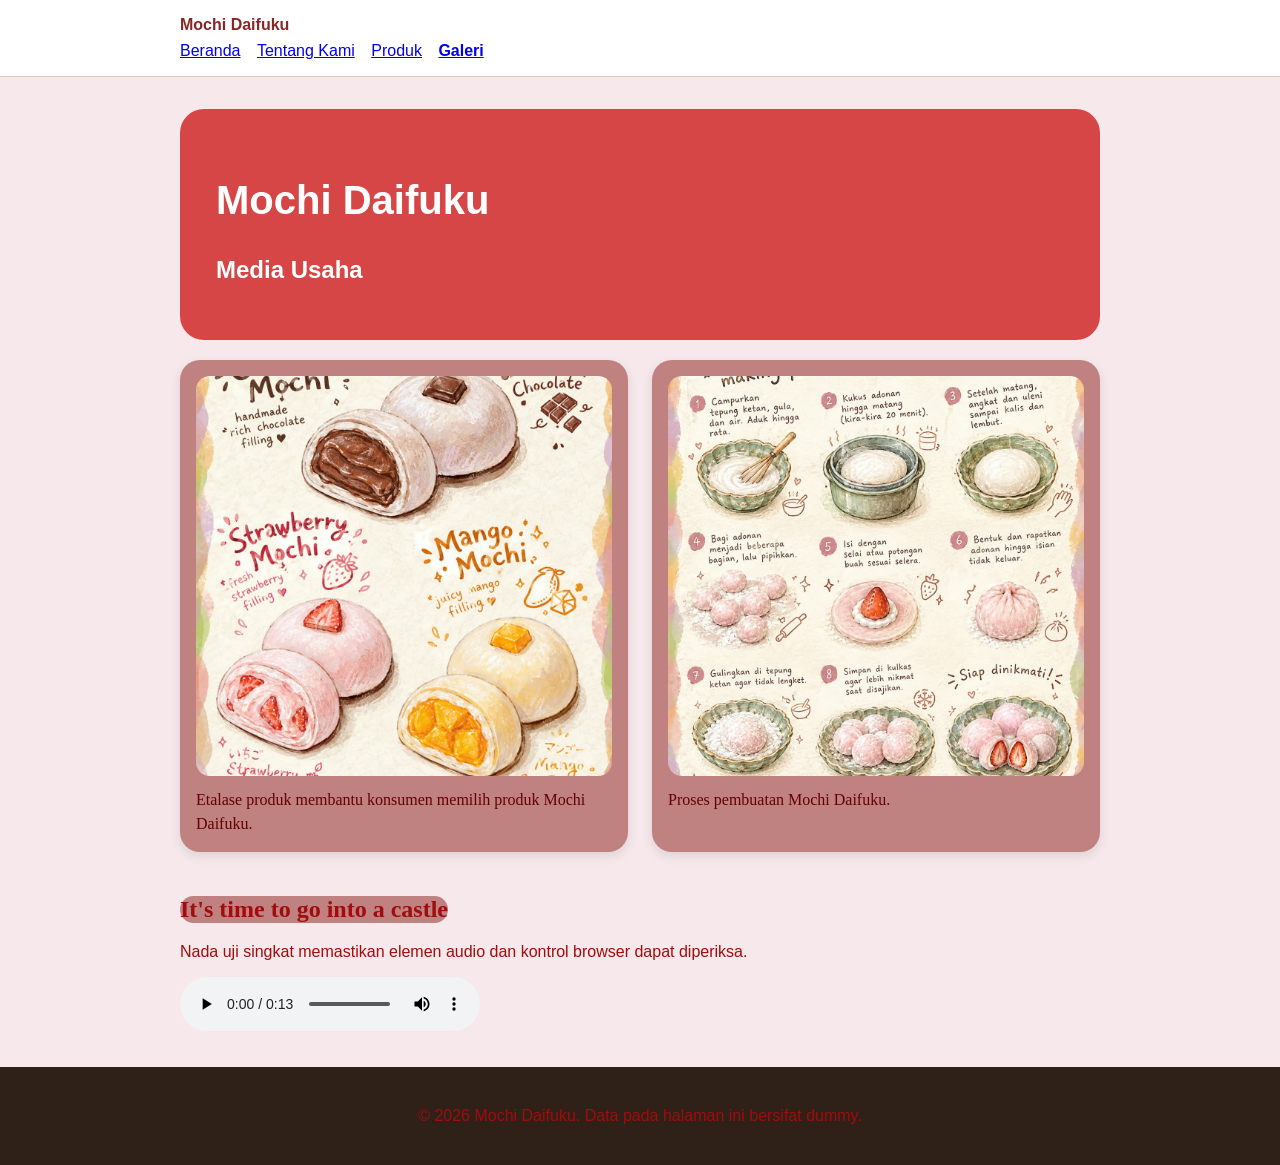
==== galeri.html @ 4595c5af "feat: tambah media dan tabel katalog" ====
<!doctype html>
<html lang="id">

<head>
  <meta charset="utf-8" />
  <meta name="viewport" content="width=device-width, initial-scale=1" />
  <title>Mochi Daifuku - Website UMKM</title>
  <link rel="stylesheet" href="css/style.css" />
</head>

<body>

  <a class="skip-link" href="#konten">Lewati ke konten utama</a>

  <header class="site-header">
    <nav class="nav" aria-label="Navigasi utama">
      <a class="brand" href="index.html">Mochi Daifuku</a>

      <ul>
        <li><a href="index.html">Beranda</a></li>
        <li><a href="tentang.html">Tentang Kami</a></li>
        <li><a href="produk.html">Produk</a></li>
        <li><a aria-current="page" href="galeri.html">Galeri</a></li>
      </ul>
    </nav>
  </header>

  <main id="konten" class="page">

     <section class="hero" aria-labelledby="hero-title">
    <h1 class="hero-title">Mochi Daifuku</h1>
      <h2 id="media-title">Media Usaha</h2>
     </section>
  <section aria-labelledby="media-title"></section>
      <div class="gallery-list">

        <figure class="media-card">
          <img
            src="asset/images/etalase.jpeg"
            alt="Etalase Mochi Daifuku yang berisi macam-macam produk"
          />
          <figcaption>
            Etalase produk membantu konsumen memilih produk Mochi Daifuku.
          </figcaption>
        </figure>

        <figure class="media-card">
          <img
            src="asset/images/mochiproses.jpeg"
            alt="Tahapan pembuatan Mochi Daifuku"
          />
          <figcaption>
            Proses pembuatan Mochi Daifuku.
          </figcaption>
        </figure>

      </div>
    </section>

    <section aria-labelledby="audio-title">
      <h2 id="audio-title">It's time to go into a castle</h2>

      <p id="audio-note">
        Nada uji singkat memastikan elemen audio dan kontrol browser dapat diperiksa.
      </p>

      <audio
        controls
        aria-describedby="audio-note"
        src="asset/audio/bonappetit.mpeg"
      >
        Browser Anda tidak mendukung pemutar audio.
      </audio>
    </section>

  </main>

  <footer class="site-footer">
    <p>&copy; 2026 Mochi Daifuku. Data pada halaman ini bersifat dummy.</p>
  </footer>

</body>
</html>
---- css/style.css ----
body {
  margin: 0;
  color:#a10c0c;
  background: #f6e8eb;
  font-family: Arial, sans-serif;
}
p{
  color: #a10c0c;
}
.page {
  max-width: 920px;
  margin: 0 auto;
  padding: 32px 20px;
}

h2{
  color:#a10c0c;
}

.products{
    color:#a10c0c;
}
.hero {
  padding: 36px;
  color: white;
  background: #d64646;
  border-radius: 24px;
}

.eyebrow {
  margin: 0 0 8px;
  letter-spacing: 0.14em;
  text-transform: uppercase;
  color:#f6e8eb;
}
.mochi{
  color:#f6e8eb;
}
.profil {
  margin-top: 24px;
  padding: 20px;
  background-color: #d15959b2;
  border-radius: 24px;
  color: white;
}
.profil p {
  color: rgb(114, 24, 24);
}

.profil h2 {
  color: white;
}
.images {
  display: block;
  width: 100%;
  max-width: 500px;
  height: auto;
  margin-top: 24px;
  border-radius: 20px;
}
.products {
  padding-left: 1.2rem;
}

button {
  padding: 12px 18px;
  color: #fef9f6;
  font-weight: 700;
  cursor: pointer;
  background: #b01f33;
  border: 0;
  border-radius: 999px;
}

.skip-link { position: absolute; left: -9999px; padding: 8px 12px; color: white; background: #2f2118; }
.skip-link:focus { top: 8px; left: 8px; }
.site-header { padding: 16px 20px; background: white; border-bottom: 1px solid #dccbbc; }
.nav { max-width: 920px; margin: 0 auto; }
.brand { display: inline-block; margin-bottom: 8px; color: #4b2715; font-weight: 800; text-decoration: none; }
.nav ul { padding: 0; margin: 0; list-style: none; }
.nav li { display: inline-block; margin-right: 12px; }
.nav a[aria-current="page"] { font-weight: 800; }
a:focus-visible,
button:focus-visible { outline: 3px solid #2563eb; outline-offset: 3px; }
.site-footer { padding: 24px 20px; color: white; text-align: center; background: #2f2118; }

img { max-width: 100%; height: auto; }
figure { margin: 0 0 24px; }
figcaption { margin-top: 8px; color: #6b5b52; }
table { width: 100%; border-collapse: collapse; }
caption { margin-bottom: 8px; font-weight: 700; text-align: left; }
th,
td { padding: 10px; text-align: left; border: 1px solid #dccbbc; }

.brand{
  color:rgb(137, 38, 38);
  
}

.hero-title{
  font-size: 40px;
}
#media-title{
  color:white;
}
/* Kotak galeri */
.gallery-list {
  display: grid;
  grid-template-columns: repeat(2, 1fr);
  gap: 24px;
  margin-top: 20px;
}

/* Box setiap gambar */
.media-card {
  padding: 16px;
  background: rgb(192, 129, 129);
  border-radius: 20px;
  box-shadow: 0 4px 12px rgba(0, 0, 0, 0.1);
}

/* Ukuran gambar agar sama */
.media-card img {
  display: block;
  width: 100%;
  height: 400px;
  object-fit: cover;
  border-radius: 14px;
}

/* Keterangan gambar */
.media-card figcaption {
  margin-top: 12px;
  color: #630101;
  line-height: 1.5;
  text-decoration: wavy;
  font-family: 'Baloo 2', cursive;
}

#audio-title { /*audio itu id jadi pake# */
  font-family: 'Baloo 2', cursive;
  background: rgb(192, 129, 129);
  border-radius: 14px;
  width:max-content;
}
/* Kalau layar HP, jadi satu kolom */
@media (max-width: 600px) {
  .gallery-list {
    grid-template-columns: 1fr;
  }
}
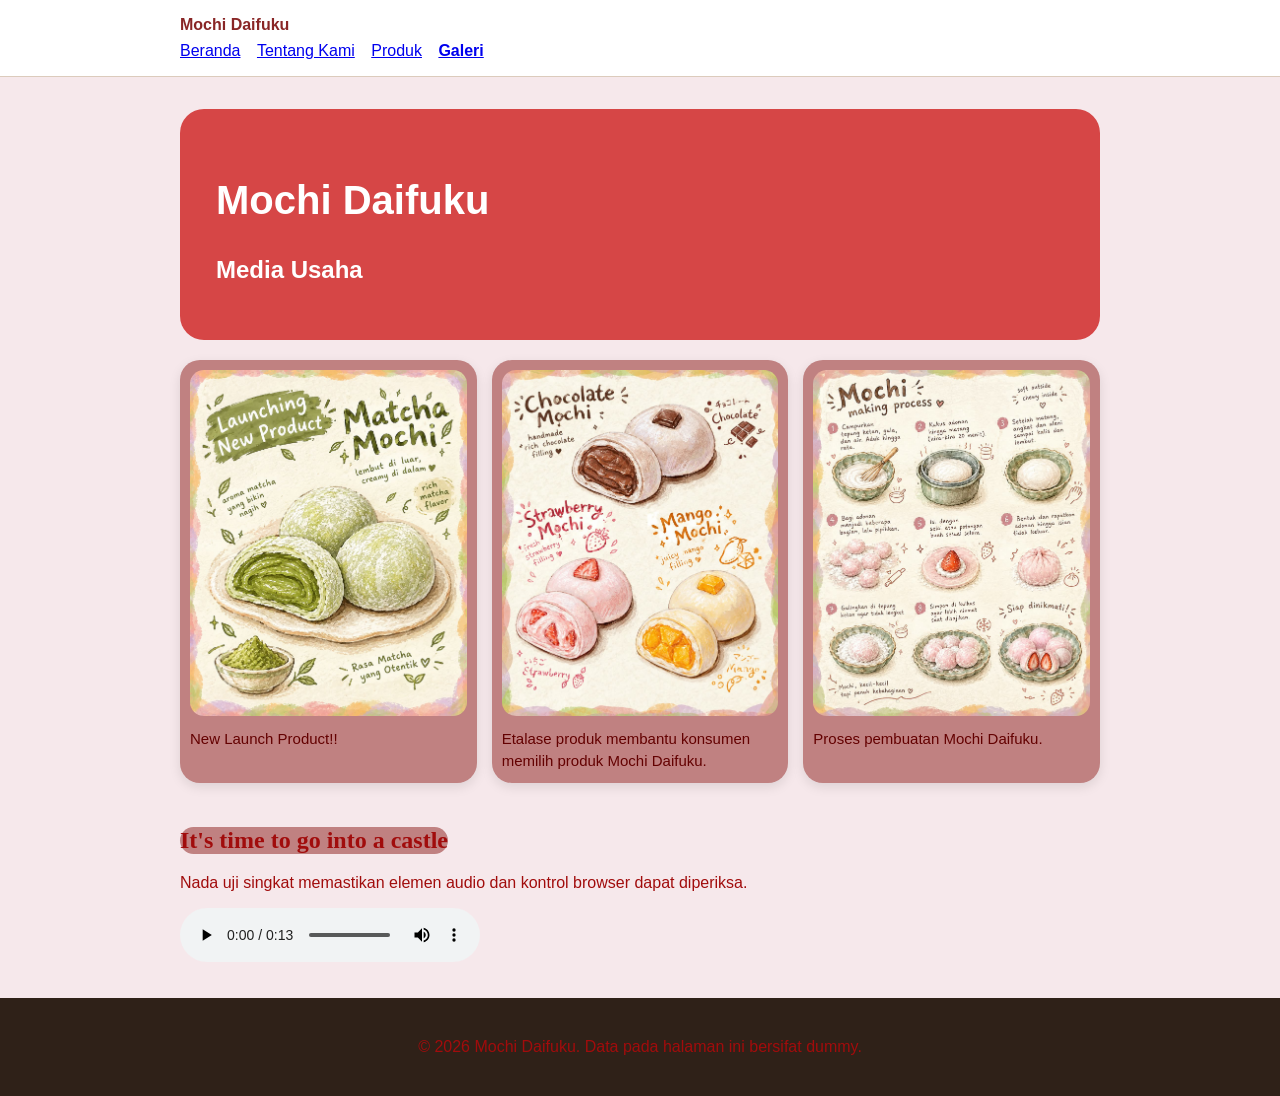
==== commit 3c2b5a13: "feat: tambah tabel katalog dan media audio" ====
--- a/galeri.html
+++ b/galeri.html
@@ -33,7 +33,15 @@
      </section>
   <section aria-labelledby="media-title"></section>
       <div class="gallery-list">
-
+        <figure class="media-card">
+          <img
+            src="asset/images/mochimatcha.jpeg"
+            alt="New launch Product"
+          />
+          <figcaption>
+            New Launch Product!!
+          </figcaption>
+        </figure>
         <figure class="media-card">
           <img
             src="asset/images/etalase.jpeg"
--- a/css/style.css
+++ b/css/style.css
@@ -42,6 +42,9 @@
   background-color: #d15959b2;
   border-radius: 24px;
   color: white;
+  display: flex;
+  align-items: center;
+  gap: 30px;
 }
 .profil p {
   color: rgb(114, 24, 24);
@@ -52,11 +55,14 @@
 }
 .images {
   display: block;
-  width: 100%;
+  width: 45%;
   max-width: 500px;
   height: auto;
-  margin-top: 24px;
+  margin-top: 0;
   border-radius: 20px;
+}
+.profil-text {
+  flex: 1;
 }
 .products {
   padding-left: 1.2rem;
@@ -106,24 +112,28 @@
 /* Kotak galeri */
 .gallery-list {
   display: grid;
-  grid-template-columns: repeat(2, 1fr);
-  gap: 24px;
-  margin-top: 20px;
-}
-
+  grid-template-columns: repeat(3, 1fr);
+  gap: 15px;
+ 
+}
+
+.gallery-list .media-card:hover{
+  transform: translateY(-5px);
+}
 /* Box setiap gambar */
 .media-card {
-  padding: 16px;
+  padding: 10px;
   background: rgb(192, 129, 129);
   border-radius: 20px;
   box-shadow: 0 4px 12px rgba(0, 0, 0, 0.1);
+  margin-top: 20px;
 }
 
 /* Ukuran gambar agar sama */
 .media-card img {
   display: block;
   width: 100%;
-  height: 400px;
+  height: auto;
   object-fit: cover;
   border-radius: 14px;
 }
@@ -148,4 +158,155 @@
   .gallery-list {
     grid-template-columns: 1fr;
   }
+}
+
+
+
+/*ukuran kotak produk*/
+.product-list .media-card{
+
+  width: 75%;
+  height: auto;
+  margin: 0;
+  padding: 10px;
+  box-sizing: border-box;
+}
+
+.product-list .media-card:hover{
+  transform: translateY(-5px);
+  
+}
+
+/*uk gambar produk*/
+.product-list .media-card img{
+  display: block;
+  width: 75;
+  height: auto;
+  object-fit: cover;
+  border-radius: 15px;
+}
+
+.media-card figcaption{
+  font-size: 15px;
+  font-family: 'Segoe UI', Tahoma, Geneva, Verdana, sans-serif;
+}
+.product-list{
+  display: grid;
+  grid-template-columns:repeat(4,1fr);
+  gap: 10px;
+  max-width: 700px;
+  margin:15px auto 20px;
+  margin-left: 0;
+  margin-right: 0;
+}
+
+.Product-card{
+  padding: 22px;
+  background:#fff7f7;
+  border-radius: 15px;
+  border: 2px solid #e5b5b5 ;
+}
+
+.Product-card:hover{
+  transform: translateY(-5px); /*naik 5 pixel*/
+}
+
+.Product-card .price{
+  line-height: 1,5;
+}
+
+#kontak{
+  padding: 22px;
+  background:#fff7f7;
+  border-radius: 15px;
+  border: 2px solid #e5b5b5 ;
+}
+#kontak:hover{
+  transform:translateY(-5px);
+}
+#kontak p{
+  line-height: 1,5;
+
+}
+
+#kontak a{
+    color: #a10c0c;
+  font-weight: 700;
+}
+#cerita-title + p{
+  padding: 22px;
+  background:#fff7f7;
+  border-radius: 15px;
+  border: 2px solid #e5b5b5 ;
+
+}
+
+#tentang-title + p{
+  padding: 22px;
+  background:#fff7f7;
+  border-radius: 15px;
+  border: 2px solid #e5b5b5 ;
+}
+
+
+ .cerita {
+  display: inline-block;
+  padding: 8px 18px;
+  margin: 10px auto 15px;
+  color: white;
+  background: rgb(133, 38, 38);
+  border-radius: 14px;
+  font-family: 'Baloo 2', cursive;
+  font-size: 28px;
+  font-weight: bold;
+  text-align: center;
+}
+
+#nilai-title +ul {
+  padding: 22px;
+  background:#fff7f7;
+  border-radius: 15px;
+  border: 2px solid #e5b5b5 ;
+}
+
+#kategori-title +ul{
+    max-width: 600px;
+  padding: 20px 25px 20px 45px;
+  margin-bottom: 30px;
+  background: #fff7f7;
+  border: 2px solid #e5b5b5;
+  border-radius: 18px;
+}
+#kategori-title {
+  margin-top: 25px;
+  margin-bottom: 15px;
+  
+}
+
+#kategori-title +ul:hover{
+  transform: translateY(-5px);
+}
+.owner {
+  width: 220px;
+  margin: 20px auto;
+  padding: 15px;
+  border: 2px solid #a10c0c;
+  border-radius: 12px;
+  text-align: center;
+  background-color: white;
+  box-sizing: border-box;
+}
+
+.owner img {
+  width: 150px !important;
+  height: 150px !important;
+  object-fit: cover;
+  display: block;
+  margin: 0 auto 10px;
+  border-radius: 10px;
+}
+
+.owner figcaption {
+  font-size: 14px;
+  margin-top: 8px;
 }
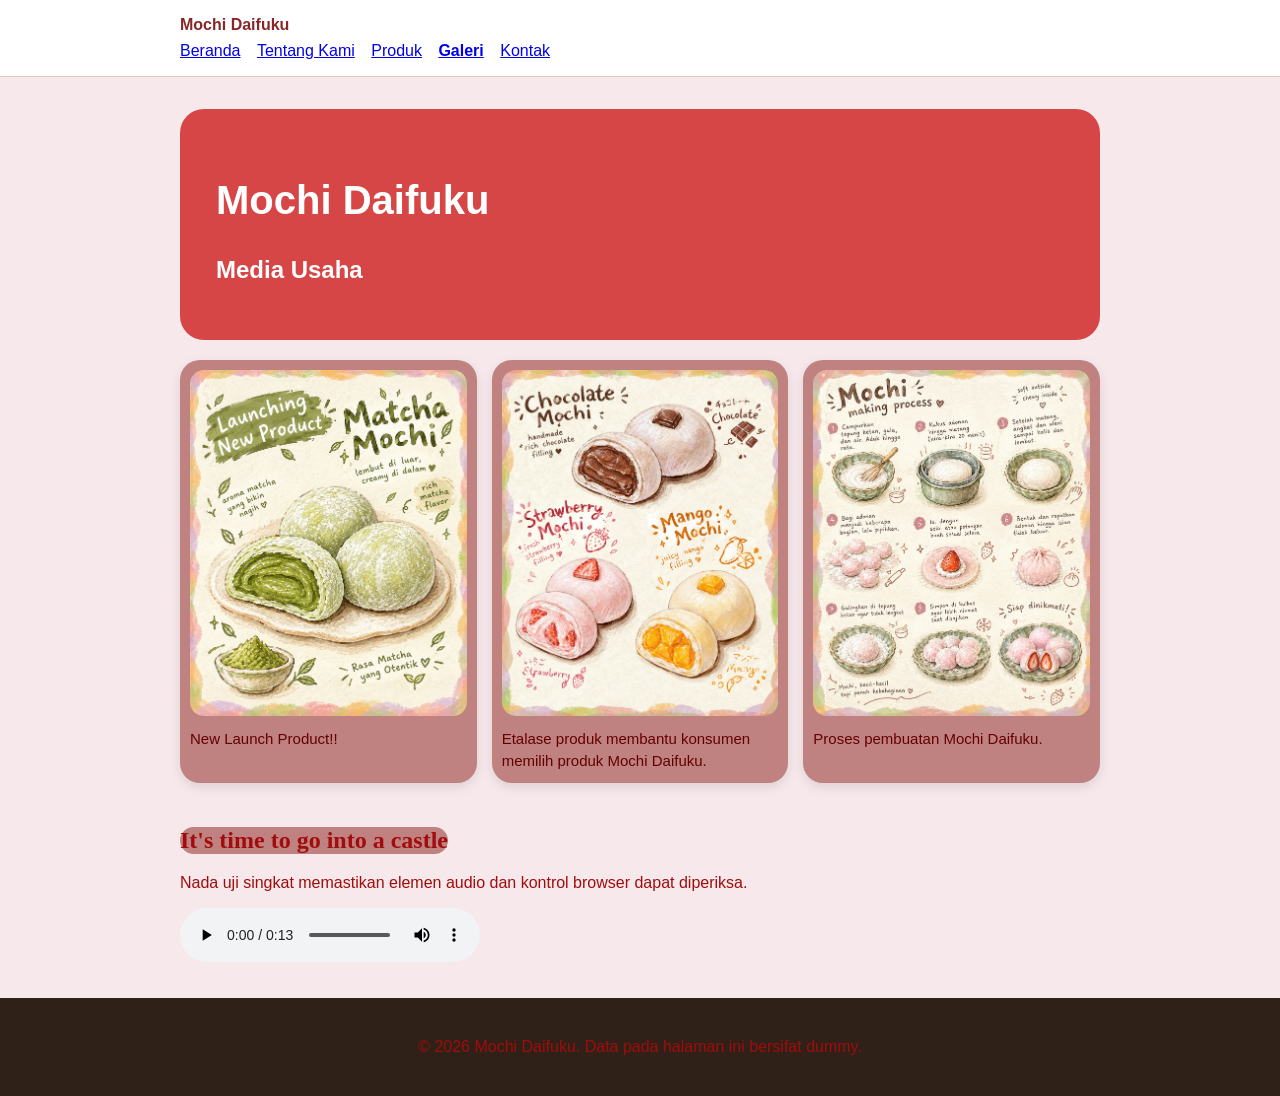
==== commit c22ed6f1: "feat: tambah form kontak aksesibel dan preview" ====
--- a/galeri.html
+++ b/galeri.html
@@ -21,6 +21,7 @@
         <li><a href="tentang.html">Tentang Kami</a></li>
         <li><a href="produk.html">Produk</a></li>
         <li><a aria-current="page" href="galeri.html">Galeri</a></li>
+        <li><a href="kontak.html">Kontak</a></li>
       </ul>
     </nav>
   </header>
--- a/css/style.css
+++ b/css/style.css
@@ -309,4 +309,9 @@
 .owner figcaption {
   font-size: 14px;
   margin-top: 8px;
-}+}
+
+.field { margin-bottom: 16px; }
+.field label { display: block; margin-bottom: 6px; }
+fieldset { margin: 0 0 16px; }
+#preview-form { padding: 16px; white-space: pre-wrap; background: white; border: 1px solid #dccbbc; }
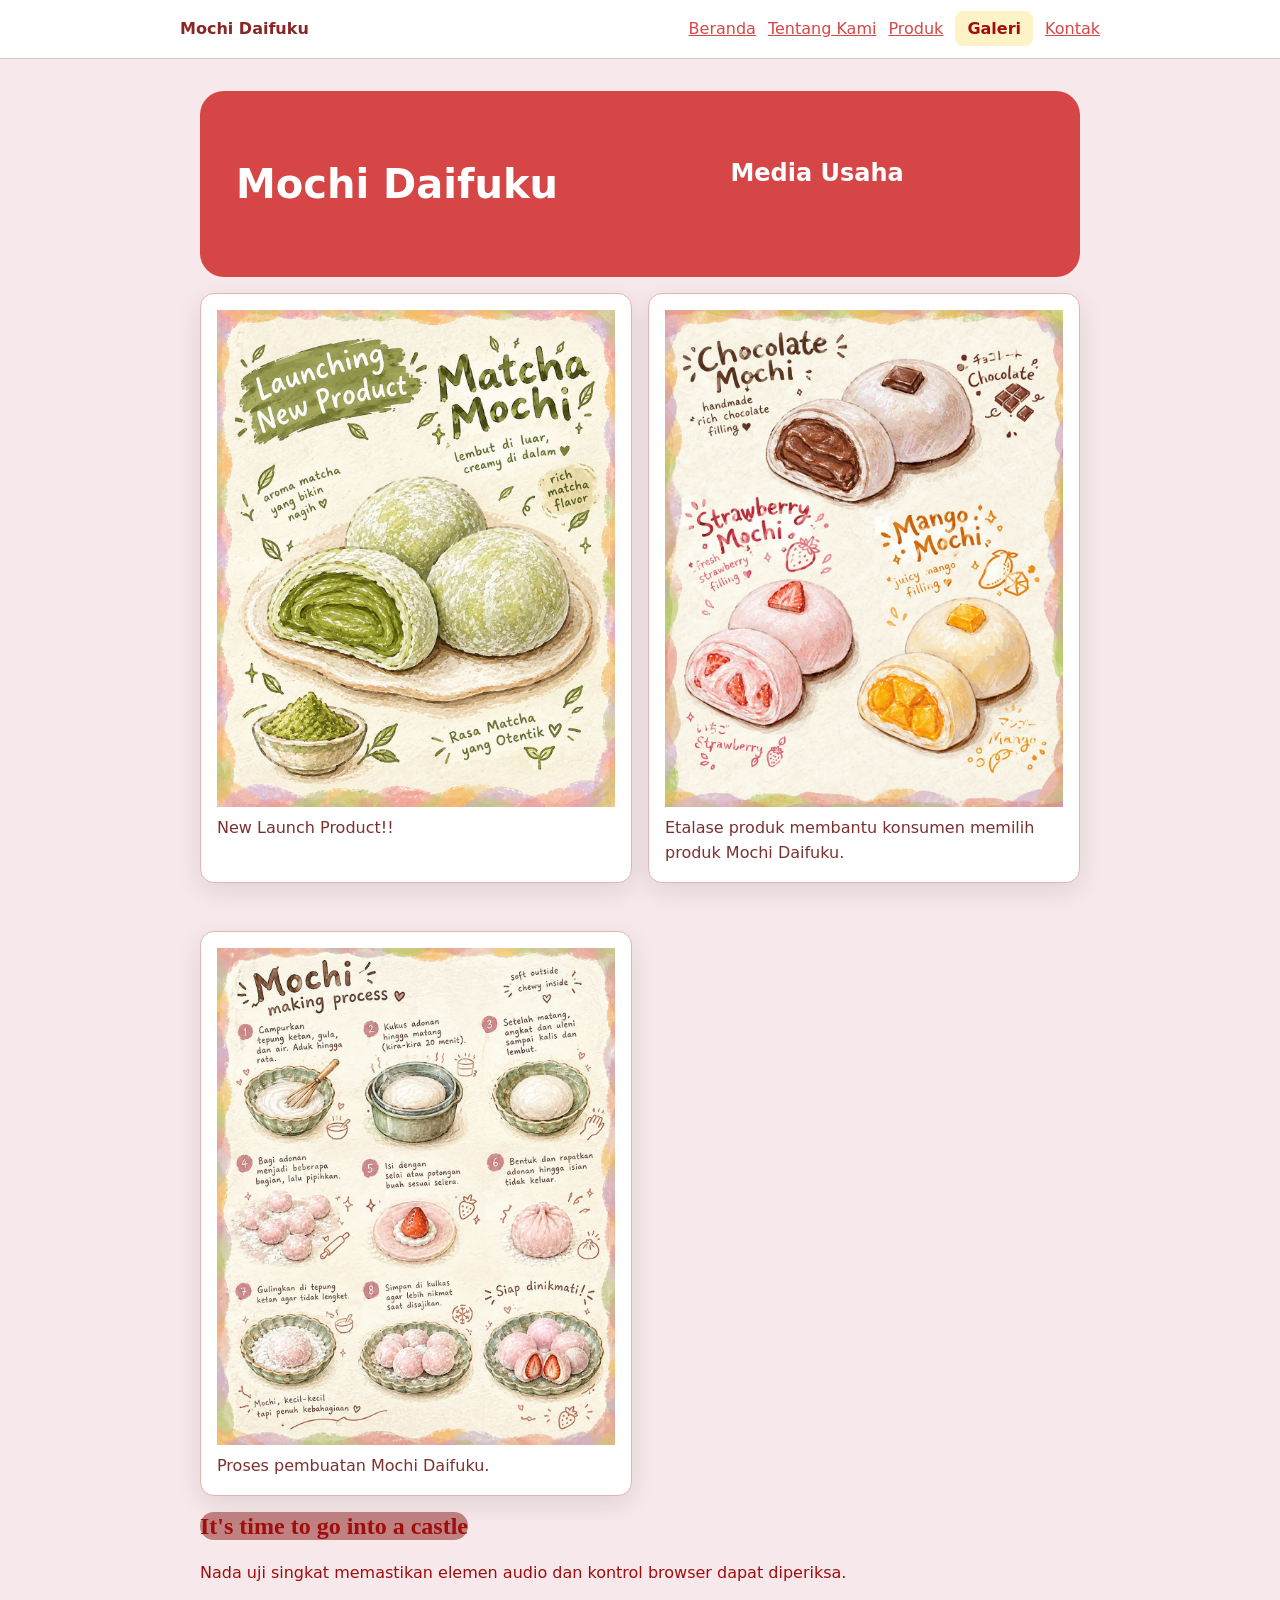
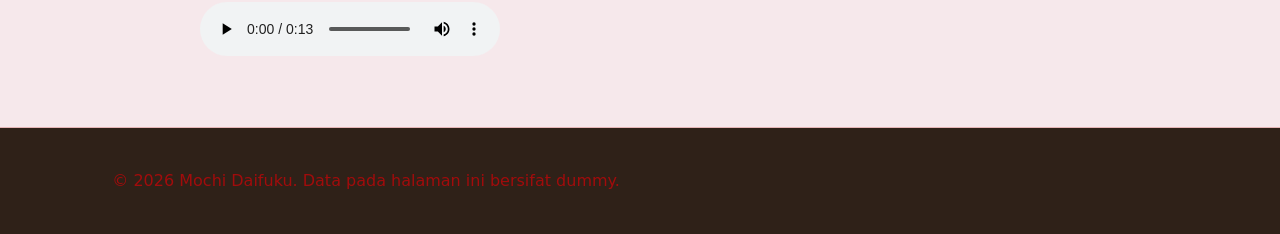
==== commit 2c7ce219: "feat: bangun layout flexbox dan grid" ====
--- a/galeri.html
+++ b/galeri.html
@@ -33,7 +33,7 @@
       <h2 id="media-title">Media Usaha</h2>
      </section>
   <section aria-labelledby="media-title"></section>
-      <div class="gallery-list">
+      <div class="gallery-grid">
         <figure class="media-card">
           <img
             src="asset/images/mochimatcha.jpeg"
--- a/css/style.css
+++ b/css/style.css
@@ -1,51 +1,318 @@
+:root {
+  /* Warna utama website */
+  --color-primary: #d64646;
+  --color-primary-strong: #a10c0c;
+
+  /* Warna teks */
+  --color-text: #3d2020;
+  --color-muted: #7d3030;
+
+  /* Warna background */
+  --color-surface: #ffffff;
+  --color-surface-soft: #f6e8eb;
+
+  /* Border */
+  --color-border: #e5b5b5;
+
+  /* Fokus keyboard */
+  --color-focus: #2563eb;
+
+  /* Spacing */
+  --space-1: 0.5rem;
+  --space-2: 0.75rem;
+  --space-3: 1rem;
+  --space-4: 1.5rem;
+  --space-5: 2rem;
+
+  /* Border radius */
+  --radius-sm: 0.5rem;
+  --radius-md: 0.875rem;
+
+  /* Shadow */
+  --shadow-card: 0 0.5rem 1.5rem rgb(47 33 24 / 0.1);
+}
+
+*,
+*::before,
+*::after {
+  box-sizing: border-box;
+}
+
+html {
+  color-scheme: light;
+}
+
 body {
   margin: 0;
-  color:#a10c0c;
-  background: #f6e8eb;
-  font-family: Arial, sans-serif;
-}
-p{
-  color: #a10c0c;
-}
+  color: var(--color-text);
+  background: var(--color-surface-soft);
+  font-family: system-ui, -apple-system, BlinkMacSystemFont, "Segoe UI", sans-serif;
+  font-size: 1rem;
+  line-height: 1.6;
+}
+
+img {
+  max-width: 100%;
+  height: auto;
+}
+
+a {
+  color: var(--color-primary);
+}
+
+a:hover {
+  color: var(--color-primary-strong);
+}
+
+:focus-visible {
+  outline: 3px solid var(--color-focus);
+  outline-offset: 3px;
+}
+
+/* =========================
+   SKIP LINK
+   ========================= */
+.skip-link {
+  position: absolute;
+  top: -5rem;
+  left: 8px;
+  padding: 8px 12px;
+  color: white;
+  background: #2f2118;
+}
+
+.skip-link:focus {
+  top: 8px;
+}
+
+/* =========================
+   HEADER & NAVIGATION
+   ========================= */
+.site-header {
+  padding: 16px 20px;
+  background: white;
+  border-bottom: 1px solid #dccbbc;
+}
+
+.nav {
+  width: min(100% - 2rem, 920px);
+  max-width: 920px;
+  margin: 0 auto;
+}
+
+.brand {
+  display: inline-block;
+  margin-bottom: 8px;
+  color: rgb(137, 38, 38);
+  font-weight: 800;
+  text-decoration: none;
+}
+
+.nav ul {
+  padding: 0;
+  margin: 0;
+  list-style: none;
+}
+
+.nav li {
+  display: inline-block;
+  margin: 0 12px 8px 0;
+}
+
+.nav a[aria-current="page"] {
+  padding: var(--space-1) var(--space-2);
+  color: var(--color-primary-strong);
+  font-weight: 800;
+  text-decoration: none;
+  background: #fef3c7;
+  border-radius: var(--radius-sm);
+}
+
+a:focus-visible,
+button:focus-visible {
+  outline: 3px solid var(--color-focus);
+  outline-offset: 3px;
+}
+
+/* =========================
+   FOOTER
+   ========================= */
+.site-footer {
+  margin-top: var(--space-5);
+  padding: 24px 20px;
+  color: white;
+  text-align: center;
+  background: #2f2118;
+  border-top: 1px solid var(--color-border);
+}
+
+/* =========================
+   PAGE & TYPOGRAPHY
+   ========================= */
 .page {
+  width: min(100% - 2rem, 920px);
   max-width: 920px;
   margin: 0 auto;
   padding: 32px 20px;
 }
 
-h2{
-  color:#a10c0c;
-}
-
-.products{
-    color:#a10c0c;
-}
+h1,
+h2,
+h3 {
+  line-height: 1.2;
+  text-wrap: balance;
+}
+
+h1 {
+  font-size: clamp(2rem, 6vw, 3rem);
+}
+
+h2 {
+  color: var(--color-primary-strong);
+}
+
+p,
+li {
+  max-width: 68ch;
+}
+
+p {
+  color: var(--color-primary-strong);
+}
+
+.eyebrow {
+  margin: 0 0 8px;
+  color: var(--color-surface-soft);
+  font-weight: 800;
+  letter-spacing: 0.14em;
+  text-transform: uppercase;
+}
+
+.price {
+  color: var(--color-primary-strong);
+  font-weight: 800;
+}
+
+.hero-title {
+  font-size: 40px;
+}
+
+/* =========================
+   HERO
+   ========================= */
 .hero {
   padding: 36px;
+  color: var(--color-surface);
+  background: var(--color-primary);
+  border-radius: 24px;
+}
+
+.hero .eyebrow {
+  color: #fef3c7;
+}
+
+.hero button {
+  color: var(--color-text);
+  background: #fef3c7;
+}
+
+.hero button:hover {
+  color: var(--color-text);
+  background: #fde68a;
+}
+
+#media-title {
   color: white;
-  background: #d64646;
-  border-radius: 24px;
-}
-
-.eyebrow {
-  margin: 0 0 8px;
-  letter-spacing: 0.14em;
-  text-transform: uppercase;
-  color:#f6e8eb;
-}
-.mochi{
-  color:#f6e8eb;
-}
+}
+
+.mochi {
+  color: #f6e8eb;
+}
+
+/* =========================
+   BUTTON
+   ========================= */
+.button,
+button {
+  display: inline-block;
+  padding: 12px 18px;
+  color: #fef9f6;
+  font: inherit;
+  font-weight: 700;
+  text-decoration: none;
+  cursor: pointer;
+  background: #b01f33;
+  border: 0;
+  border-radius: 999px;
+}
+
+.button:hover,
+button:hover {
+  color: var(--color-surface);
+  background: var(--color-primary-strong);
+}
+
+/* =========================
+   GENERAL CARD / TABLE / FORM
+   ========================= */
+.product-card,
+.media-card,
+table,
+form {
+  margin-block: var(--space-3);
+  padding: var(--space-3);
+  background: var(--color-surface);
+  border: 1px solid var(--color-border);
+  border-radius: var(--radius-md);
+  box-shadow: var(--shadow-card);
+}
+
+figure {
+  margin: 0 0 24px;
+}
+
+figcaption,
+caption {
+  color: var(--color-muted);
+}
+
+table {
+  width: 100%;
+  border-collapse: collapse;
+  border-radius: 0;
+}
+
+caption {
+  margin-bottom: 8px;
+  font-weight: 700;
+  text-align: left;
+}
+
+th,
+td {
+  padding: 10px;
+  text-align: left;
+  border: 1px solid #dccbbc;
+}
+
+th {
+  background: var(--color-surface-soft);
+}
+
+/* =========================
+   PROFIL
+   ========================= */
 .profil {
-  margin-top: 24px;
-  padding: 20px;
-  background-color: #d15959b2;
-  border-radius: 24px;
-  color: white;
   display: flex;
   align-items: center;
   gap: 30px;
-}
+  margin-top: 24px;
+  padding: 20px;
+  color: white;
+  background-color: #d15959b2;
+  border-radius: 24px;
+}
+
 .profil p {
   color: rgb(114, 24, 24);
 }
@@ -53,6 +320,7 @@
 .profil h2 {
   color: white;
 }
+
 .images {
   display: block;
   width: 45%;
@@ -61,257 +329,500 @@
   margin-top: 0;
   border-radius: 20px;
 }
+
 .profil-text {
   flex: 1;
 }
+
 .products {
   padding-left: 1.2rem;
-}
-
-button {
-  padding: 12px 18px;
-  color: #fef9f6;
-  font-weight: 700;
-  cursor: pointer;
-  background: #b01f33;
-  border: 0;
-  border-radius: 999px;
-}
-
-.skip-link { position: absolute; left: -9999px; padding: 8px 12px; color: white; background: #2f2118; }
-.skip-link:focus { top: 8px; left: 8px; }
-.site-header { padding: 16px 20px; background: white; border-bottom: 1px solid #dccbbc; }
-.nav { max-width: 920px; margin: 0 auto; }
-.brand { display: inline-block; margin-bottom: 8px; color: #4b2715; font-weight: 800; text-decoration: none; }
-.nav ul { padding: 0; margin: 0; list-style: none; }
-.nav li { display: inline-block; margin-right: 12px; }
-.nav a[aria-current="page"] { font-weight: 800; }
-a:focus-visible,
-button:focus-visible { outline: 3px solid #2563eb; outline-offset: 3px; }
-.site-footer { padding: 24px 20px; color: white; text-align: center; background: #2f2118; }
-
-img { max-width: 100%; height: auto; }
-figure { margin: 0 0 24px; }
-figcaption { margin-top: 8px; color: #6b5b52; }
-table { width: 100%; border-collapse: collapse; }
-caption { margin-bottom: 8px; font-weight: 700; text-align: left; }
-th,
-td { padding: 10px; text-align: left; border: 1px solid #dccbbc; }
-
-.brand{
-  color:rgb(137, 38, 38);
-  
-}
-
-.hero-title{
-  font-size: 40px;
-}
-#media-title{
-  color:white;
-}
-/* Kotak galeri */
+  color: #a10c0c;
+}
+
+/* =========================
+   GALERI
+   ========================= */
 .gallery-list {
   display: grid;
   grid-template-columns: repeat(3, 1fr);
   gap: 15px;
- 
-}
-
-.gallery-list .media-card:hover{
-  transform: translateY(-5px);
-}
-/* Box setiap gambar */
-.media-card {
+}
+
+.gallery-list .media-card {
+  width: 100%;
+  margin-top: 20px;
   padding: 10px;
   background: rgb(192, 129, 129);
   border-radius: 20px;
   box-shadow: 0 4px 12px rgba(0, 0, 0, 0.1);
-  margin-top: 20px;
-}
-
-/* Ukuran gambar agar sama */
-.media-card img {
+  box-sizing: border-box;
+  transition: transform 0.2s ease;
+}
+
+.gallery-list .media-card:hover {
+  transform: translateY(-5px);
+}
+
+.gallery-list .media-card img {
+  display: block;
+  width: 100%;
+  height: auto;
+  object-fit: contain;
+  border-radius: 14px;
+}
+
+.gallery-list .media-card figcaption {
+  margin-top: 12px;
+  color: #630101;
+  line-height: 1.5;
+  font-family: "Baloo 2", cursive;
+}
+
+#audio-title {
+  width: max-content;
+  font-family: "Baloo 2", cursive;
+  background: rgb(192, 129, 129);
+  border-radius: 14px;
+}
+
+/* =========================
+   PRODUK
+   ========================= */
+.product-list {
+  display: grid;
+  grid-template-columns: repeat(4, 1fr);
+  gap: 15px;
+  width: 100%;
+  max-width: 900px;
+  margin: 15px 0 20px;
+}
+
+.product-list .media-card {
+  width: 100%;
+  height: auto;
+  margin: 0;
+  padding: 10px;
+  background: rgb(192, 129, 129);
+  border-radius: 20px;
+  box-shadow: 0 4px 12px rgba(0, 0, 0, 0.1);
+  box-sizing: border-box;
+  transition: transform 0.2s ease;
+}
+
+.product-list .media-card:hover {
+  transform: translateY(-5px);
+}
+
+.product-list .media-card img {
   display: block;
   width: 100%;
   height: auto;
   object-fit: cover;
-  border-radius: 14px;
-}
-
-/* Keterangan gambar */
-.media-card figcaption {
-  margin-top: 12px;
+  border-radius: 15px;
+}
+
+.product-list .media-card figcaption {
+  margin-top: 10px;
+  font-size: 15px;
+  line-height: 1.5;
   color: #630101;
+  font-family: "Segoe UI", Tahoma, Geneva, Verdana, sans-serif;
+}
+
+/* =========================
+   PRODUCT CARD
+   ========================= */
+.product-card {
+  padding: var(--space-4);
+  background: #fff7f7;
+  border: 2px solid #e5b5b5;
+  border-radius: var(--radius-md);
+  transition: transform 0.2s ease;
+}
+
+.product-card:hover {
+  transform: translateY(-5px);
+}
+
+.product-card .price {
   line-height: 1.5;
-  text-decoration: wavy;
-  font-family: 'Baloo 2', cursive;
-}
-
-#audio-title { /*audio itu id jadi pake# */
-  font-family: 'Baloo 2', cursive;
-  background: rgb(192, 129, 129);
-  border-radius: 14px;
-  width:max-content;
-}
-/* Kalau layar HP, jadi satu kolom */
-@media (max-width: 600px) {
-  .gallery-list {
-    grid-template-columns: 1fr;
-  }
-}
-
-
-
-/*ukuran kotak produk*/
-.product-list .media-card{
-
-  width: 75%;
-  height: auto;
-  margin: 0;
-  padding: 10px;
-  box-sizing: border-box;
-}
-
-.product-list .media-card:hover{
+}
+
+/* =========================
+   KONTAK
+   ========================= */
+#kontak {
+  padding: var(--space-4);
+  background: #fff7f7;
+  border: 2px solid #e5b5b5;
+  border-radius: var(--radius-md);
+  transition: transform 0.2s ease;
+}
+
+#kontak:hover {
   transform: translateY(-5px);
-  
-}
-
-/*uk gambar produk*/
-.product-list .media-card img{
-  display: block;
-  width: 75;
-  height: auto;
-  object-fit: cover;
+}
+
+#kontak p {
+  line-height: 1.5;
+}
+
+#kontak a {
+  color: #a10c0c;
+  font-weight: 700;
+}
+
+/* =========================
+   SECTION CONTENT
+   ========================= */
+#cerita-title + p,
+#tentang-title + p,
+#nilai-title + ul {
+  padding: 22px;
+  background: #fff7f7;
+  border: 2px solid #e5b5b5;
   border-radius: 15px;
 }
 
-.media-card figcaption{
-  font-size: 15px;
-  font-family: 'Segoe UI', Tahoma, Geneva, Verdana, sans-serif;
-}
-.product-list{
-  display: grid;
-  grid-template-columns:repeat(4,1fr);
-  gap: 10px;
-  max-width: 700px;
-  margin:15px auto 20px;
-  margin-left: 0;
-  margin-right: 0;
-}
-
-.Product-card{
-  padding: 22px;
-  background:#fff7f7;
-  border-radius: 15px;
-  border: 2px solid #e5b5b5 ;
-}
-
-.Product-card:hover{
-  transform: translateY(-5px); /*naik 5 pixel*/
-}
-
-.Product-card .price{
-  line-height: 1,5;
-}
-
-#kontak{
-  padding: 22px;
-  background:#fff7f7;
-  border-radius: 15px;
-  border: 2px solid #e5b5b5 ;
-}
-#kontak:hover{
-  transform:translateY(-5px);
-}
-#kontak p{
-  line-height: 1,5;
-
-}
-
-#kontak a{
-    color: #a10c0c;
-  font-weight: 700;
-}
-#cerita-title + p{
-  padding: 22px;
-  background:#fff7f7;
-  border-radius: 15px;
-  border: 2px solid #e5b5b5 ;
-
-}
-
-#tentang-title + p{
-  padding: 22px;
-  background:#fff7f7;
-  border-radius: 15px;
-  border: 2px solid #e5b5b5 ;
-}
-
-
- .cerita {
+.cerita {
   display: inline-block;
+  margin: 10px auto 15px;
   padding: 8px 18px;
-  margin: 10px auto 15px;
   color: white;
   background: rgb(133, 38, 38);
   border-radius: 14px;
-  font-family: 'Baloo 2', cursive;
+  font-family: "Baloo 2", cursive;
   font-size: 28px;
   font-weight: bold;
   text-align: center;
 }
 
-#nilai-title +ul {
-  padding: 22px;
-  background:#fff7f7;
-  border-radius: 15px;
-  border: 2px solid #e5b5b5 ;
-}
-
-#kategori-title +ul{
-    max-width: 600px;
+#kategori-title {
+  margin-top: 25px;
+  margin-bottom: 15px;
+}
+
+#kategori-title + ul {
+  max-width: 600px;
+  margin-bottom: 30px;
   padding: 20px 25px 20px 45px;
-  margin-bottom: 30px;
   background: #fff7f7;
   border: 2px solid #e5b5b5;
   border-radius: 18px;
 }
-#kategori-title {
-  margin-top: 25px;
-  margin-bottom: 15px;
-  
-}
-
-#kategori-title +ul:hover{
+
+#kategori-title + ul:hover {
   transform: translateY(-5px);
 }
+
+/* =========================
+   OWNER
+   ========================= */
 .owner {
   width: 220px;
   margin: 20px auto;
   padding: 15px;
+  text-align: center;
+  background-color: white;
   border: 2px solid #a10c0c;
   border-radius: 12px;
-  text-align: center;
-  background-color: white;
   box-sizing: border-box;
 }
 
 .owner img {
+  display: block;
   width: 150px !important;
   height: 150px !important;
+  margin: 0 auto 10px;
   object-fit: cover;
+  border-radius: 10px;
+}
+
+.owner figcaption {
+  margin-top: 8px;
+  font-size: 14px;
+}
+
+/* =========================
+   FORM KONTAK
+   ========================= */
+.page > h1 {
+  margin: 0;
+  padding: 28px 30px 5px;
+  color: #a10c0c;
+  font-size: 2.7rem;
+  font-weight: 800;
+  background: #fff5f5;
+  border-radius: 20px 20px 0 0;
+}
+
+.page > p {
+ max-width: none;
+  margin: 0 0 30px;
+  padding: 5px 30px 28px;
+  color: #7d3030;
+  font-size: 1.1rem;
+  line-height: 1.6;
+  background: #fff5f5;
+  border-radius: 0 0 20px 20px;
+}
+
+#form-kontak {
+  padding: 30px;
+  background: #ffffff;
+  border-radius: 18px;
+  box-shadow: 0 8px 25px rgba(120, 30, 30, 0.12);
+}
+
+.field {
+  margin-bottom: 22px;
+}
+
+.field label {
   display: block;
-  margin: 0 auto 10px;
+  margin-bottom: 8px;
+  font-weight: 600;
+}
+
+.field input,
+.field select,
+.field textarea {
+  width: 100%;
+  box-sizing: border-box;
+  padding: 12px 14px;
+  color: inherit;
+  font: inherit;
+  font-size: 1rem;
+  background: #fffafa;
+  border: 1px solid #d9b8b8;
   border-radius: 10px;
-}
-
-.owner figcaption {
-  font-size: 14px;
-  margin-top: 8px;
-}
-
-.field { margin-bottom: 16px; }
-.field label { display: block; margin-bottom: 6px; }
-fieldset { margin: 0 0 16px; }
-#preview-form { padding: 16px; white-space: pre-wrap; background: white; border: 1px solid #dccbbc; }+  transition: 0.2s ease;
+}
+
+.field input:focus,
+.field select:focus,
+.field textarea:focus {
+  outline: none;
+  border-color: #c21f3a;
+  box-shadow: 0 0 0 3px rgba(194, 31, 58, 0.12);
+  background: #ffffff;
+}
+
+.field textarea {
+  resize: vertical;
+  min-height: 130px;
+}
+
+/* =========================
+   FIELDSET
+   ========================= */
+fieldset {
+  margin: 0 0 22px;
+  padding: 18px 20px;
+  background: #fffafa;
+  border: 1px solid #e0c5c5;
+  border-radius: 14px;
+}
+
+#form-kontak legend {
+  padding: 0 10px;
+  color: #a10c0c;
+  font-weight: 700;
+}
+
+#form-kontak fieldset label {
+  display: inline-flex;
+  align-items: center;
+  gap: 7px;
+  margin: 8px 20px 8px 0;
+  cursor: pointer;
+}
+
+input[type="radio"],
+input[type="checkbox"] {
+  width: auto;
+}
+
+#form-kontak input[type="radio"] {
+  accent-color: #c21f3a;
+}
+
+/* =========================
+   FORM BUTTON
+   ========================= */
+#form-kontak button[type="submit"] {
+  padding: 13px 24px;
+  color: white;
+  font-size: 1rem;
+  font-weight: 700;
+  cursor: pointer;
+  background: #c21f3a;
+  border: none;
+  border-radius: 12px;
+  transition: 0.2s ease;
+}
+
+#form-kontak button[type="submit"]:hover {
+  background: #a10c0c;
+  transform: translateY(-2px);
+  box-shadow: 0 6px 15px rgba(161, 12, 12, 0.2);
+}
+
+#form-kontak button[type="submit"]:focus-visible {
+  outline: 3px solid rgba(194, 31, 58, 0.3);
+  outline-offset: 3px;
+}
+
+/* =========================
+   PREVIEW DATA
+   ========================= */
+#preview-form {
+  padding: 15px;
+  white-space: pre-wrap;
+  background: #fff5f5;
+  border: 1px solid #dccbbc;
+  border-radius: 10px;
+}
+
+.page > section[aria-labelledby="preview-title"] {
+  margin-top: 25px;
+  padding: 25px;
+  background: #ffffff;
+  border-radius: 18px;
+  box-shadow: 0 8px 25px rgba(120, 30, 30, 0.10);
+}
+
+.page > section h2 {
+  margin-top: 0;
+  color: #a10c0c;
+}
+
+/* =========================
+   RESPONSIVE TABLET
+   ========================= */
+@media (max-width: 768px) {
+  .gallery-list {
+    grid-template-columns: repeat(2, 1fr);
+    gap: 15px;
+  }
+
+  .gallery-list .media-card img {
+    width: 100%;
+    height: auto;
+    object-fit: contain;
+  }
+
+  .product-list {
+    grid-template-columns: repeat(2, 1fr);
+    gap: 15px;
+    max-width: 100%;
+  }
+
+  .product-list .media-card {
+    width: 100%;
+  }
+
+  .product-list .media-card img {
+    width: 100%;
+    height: auto;
+    aspect-ratio: 1 / 1;
+    object-fit: cover;
+  }
+
+  .product-list .media-card figcaption {
+    font-size: 14px;
+  }
+}
+
+/* =========================
+   RESPONSIVE HP KECIL
+   ========================= */
+@media (max-width: 480px) {
+  .gallery-list {
+    grid-template-columns: 1fr;
+    gap: 15px;
+  }
+
+  .gallery-list .media-card {
+    margin-top: 10px;
+  }
+
+  .gallery-list .media-card img {
+    width: 100%;
+    height: auto;
+    aspect-ratio: auto;
+    object-fit: contain;
+  }
+
+  .product-list {
+    grid-template-columns: 1fr;
+    gap: 18px;
+    width: 100%;
+  }
+
+  .product-list .media-card {
+    width: 100%;
+  }
+
+  .product-list .media-card img {
+    width: 100%;
+    height: auto;
+    aspect-ratio: 1 / 1;
+    object-fit: cover;
+  }
+
+  .product-list .media-card figcaption {
+    font-size: 15px;
+    line-height: 1.5;
+  }
+}
+
+.nav {
+  display: flex;
+  gap: var(--space-3);
+  align-items: center;
+  justify-content: space-between;
+}
+.brand { margin-bottom: 0; }
+.nav ul { display: flex; gap: var(--space-2); flex-wrap: wrap; }
+.nav li { margin: 0; }
+
+.product-card { display: flex; flex-direction: column; }
+.product-badge {
+  align-self: flex-start;
+  padding: 0.25rem var(--space-2);
+  color: var(--color-primary-strong);
+  font-size: 0.875rem;
+  font-weight: 800;
+  background: #fef3c7;
+  border-radius: 999px;
+}
+.card-actions {
+  display: flex;
+  gap: var(--space-2);
+  align-items: center;
+  flex-wrap: wrap;
+  margin-top: auto;
+}
+.product-card img{
+  border-radius: 10px;
+  margin-top: 15px;
+ 
+}
+
+
+.hero {
+  display: grid;
+  grid-template-columns: 1.2fr 0.8fr;
+  gap: var(--space-4);
+  align-items: center;
+}
+.hero-image { width: 100%; border-radius: var(--radius-md); }
+
+.product-grid,
+.gallery-grid {
+  display: grid;
+  grid-template-columns: repeat(4, minmax(0, 1fr));
+  gap: var(--space-3);
+}
+.gallery-grid { grid-template-columns: repeat(2, minmax(0, 1fr)); }
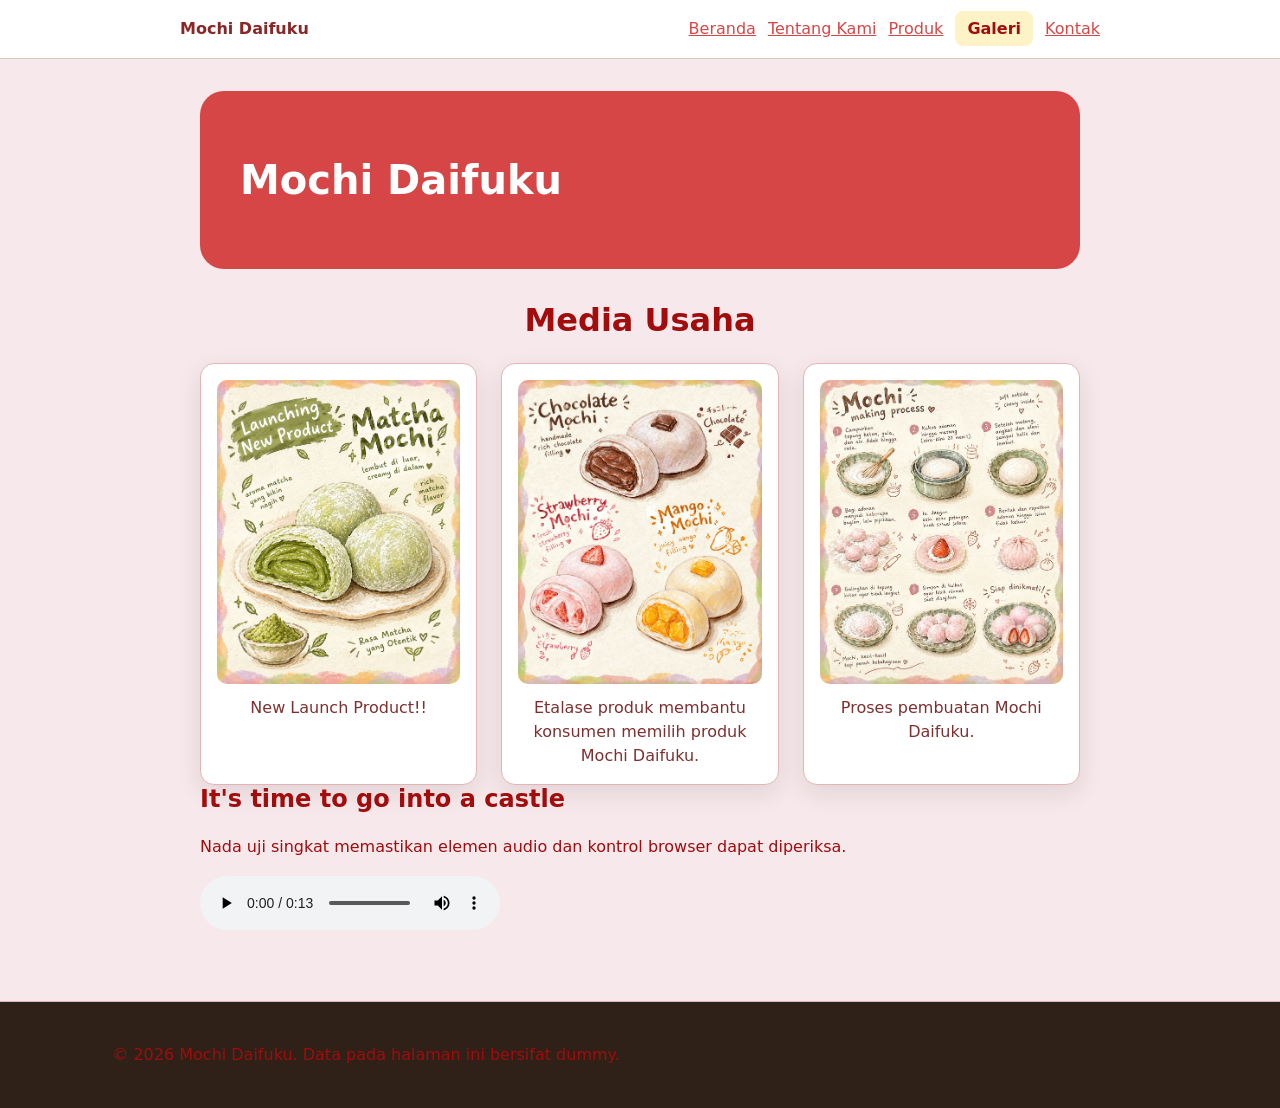
==== commit a8f65e61: "feat= menambahkan grid dan flexbox, memperbaiki layout pada produk.html" ====
--- a/galeri.html
+++ b/galeri.html
@@ -28,41 +28,34 @@
 
   <main id="konten" class="page">
 
-     <section class="hero" aria-labelledby="hero-title">
-    <h1 class="hero-title">Mochi Daifuku</h1>
+    <section class="hero" aria-labelledby="hero-title">
+      <h1 id="hero-title" class="hero-title">Mochi Daifuku</h1>
+    </section>
+
+    <section class="gallery-section" aria-labelledby="media-title">
       <h2 id="media-title">Media Usaha</h2>
-     </section>
-  <section aria-labelledby="media-title"></section>
+
       <div class="gallery-grid">
         <figure class="media-card">
-          <img
-            src="asset/images/mochimatcha.jpeg"
-            alt="New launch Product"
-          />
+          <img src="asset/images/mochimatcha.jpeg" alt="New launch Product" />
           <figcaption>
             New Launch Product!!
           </figcaption>
         </figure>
+
         <figure class="media-card">
-          <img
-            src="asset/images/etalase.jpeg"
-            alt="Etalase Mochi Daifuku yang berisi macam-macam produk"
-          />
+          <img src="asset/images/etalase.jpeg" alt="Etalase Mochi Daifuku yang berisi macam-macam produk" />
           <figcaption>
             Etalase produk membantu konsumen memilih produk Mochi Daifuku.
           </figcaption>
         </figure>
 
         <figure class="media-card">
-          <img
-            src="asset/images/mochiproses.jpeg"
-            alt="Tahapan pembuatan Mochi Daifuku"
-          />
+          <img src="asset/images/mochiproses.jpeg" alt="Tahapan pembuatan Mochi Daifuku" />
           <figcaption>
             Proses pembuatan Mochi Daifuku.
           </figcaption>
         </figure>
-
       </div>
     </section>
 
@@ -73,11 +66,7 @@
         Nada uji singkat memastikan elemen audio dan kontrol browser dapat diperiksa.
       </p>
 
-      <audio
-        controls
-        aria-describedby="audio-note"
-        src="asset/audio/bonappetit.mpeg"
-      >
+      <audio controls aria-describedby="audio-note" src="asset/audio/bonappetit.mpeg">
         Browser Anda tidak mendukung pemutar audio.
       </audio>
     </section>
@@ -89,4 +78,5 @@
   </footer>
 
 </body>
+
 </html>
--- a/css/style.css
+++ b/css/style.css
@@ -219,10 +219,6 @@
 .hero button:hover {
   color: var(--color-text);
   background: #fde68a;
-}
-
-#media-title {
-  color: white;
 }
 
 .mochi {
@@ -339,51 +335,7 @@
   color: #a10c0c;
 }
 
-/* =========================
-   GALERI
-   ========================= */
-.gallery-list {
-  display: grid;
-  grid-template-columns: repeat(3, 1fr);
-  gap: 15px;
-}
-
-.gallery-list .media-card {
-  width: 100%;
-  margin-top: 20px;
-  padding: 10px;
-  background: rgb(192, 129, 129);
-  border-radius: 20px;
-  box-shadow: 0 4px 12px rgba(0, 0, 0, 0.1);
-  box-sizing: border-box;
-  transition: transform 0.2s ease;
-}
-
-.gallery-list .media-card:hover {
-  transform: translateY(-5px);
-}
-
-.gallery-list .media-card img {
-  display: block;
-  width: 100%;
-  height: auto;
-  object-fit: contain;
-  border-radius: 14px;
-}
-
-.gallery-list .media-card figcaption {
-  margin-top: 12px;
-  color: #630101;
-  line-height: 1.5;
-  font-family: "Baloo 2", cursive;
-}
-
-#audio-title {
-  width: max-content;
-  font-family: "Baloo 2", cursive;
-  background: rgb(192, 129, 129);
-  border-radius: 14px;
-}
+
 
 /* =========================
    PRODUK
@@ -697,86 +649,6 @@
   color: #a10c0c;
 }
 
-/* =========================
-   RESPONSIVE TABLET
-   ========================= */
-@media (max-width: 768px) {
-  .gallery-list {
-    grid-template-columns: repeat(2, 1fr);
-    gap: 15px;
-  }
-
-  .gallery-list .media-card img {
-    width: 100%;
-    height: auto;
-    object-fit: contain;
-  }
-
-  .product-list {
-    grid-template-columns: repeat(2, 1fr);
-    gap: 15px;
-    max-width: 100%;
-  }
-
-  .product-list .media-card {
-    width: 100%;
-  }
-
-  .product-list .media-card img {
-    width: 100%;
-    height: auto;
-    aspect-ratio: 1 / 1;
-    object-fit: cover;
-  }
-
-  .product-list .media-card figcaption {
-    font-size: 14px;
-  }
-}
-
-/* =========================
-   RESPONSIVE HP KECIL
-   ========================= */
-@media (max-width: 480px) {
-  .gallery-list {
-    grid-template-columns: 1fr;
-    gap: 15px;
-  }
-
-  .gallery-list .media-card {
-    margin-top: 10px;
-  }
-
-  .gallery-list .media-card img {
-    width: 100%;
-    height: auto;
-    aspect-ratio: auto;
-    object-fit: contain;
-  }
-
-  .product-list {
-    grid-template-columns: 1fr;
-    gap: 18px;
-    width: 100%;
-  }
-
-  .product-list .media-card {
-    width: 100%;
-  }
-
-  .product-list .media-card img {
-    width: 100%;
-    height: auto;
-    aspect-ratio: 1 / 1;
-    object-fit: cover;
-  }
-
-  .product-list .media-card figcaption {
-    font-size: 15px;
-    line-height: 1.5;
-  }
-}
-
 .nav {
   display: flex;
   gap: var(--space-3);
@@ -787,9 +659,17 @@
 .nav ul { display: flex; gap: var(--space-2); flex-wrap: wrap; }
 .nav li { margin: 0; }
 
-.product-card { display: flex; flex-direction: column; }
+.product-card {
+  display: flex;
+  flex-direction: column;
+  position: relative;
+  height: 100%;
+}
+ 
 .product-badge {
-  align-self: flex-start;
+  position: absolute;
+  top: var(--space-2);
+  right: var(--space-2);
   padding: 0.25rem var(--space-2);
   color: var(--color-primary-strong);
   font-size: 0.875rem;
@@ -819,10 +699,121 @@
 }
 .hero-image { width: 100%; border-radius: var(--radius-md); }
 
-.product-grid,
+.about-grid {
+    display: grid;
+    grid-template-columns: repeat(3, minmax(0, 1fr));
+    gap: var(--space-4);
+    align-items: start;
+}
+
+.audio-section h2 {
+    width: auto;
+    margin: 0 0 var(--space-2);
+
+    color: var(--color-primary-strong);
+    font-family: "Baloo 2", cursive;
+}
+
+
+/* DESKRIPSI AUDIO */
+
+.audio-section p {
+    margin: 0 0 var(--space-3);
+    color: var(--color-muted);
+}
+
+
+/* PEMUTAR AUDIO */
+
+.audio-player {
+    display: block;
+    width: 100%;
+}
+
+.hero {
+    display: flex;
+    align-items: center;
+
+    min-height: 150px;
+    margin-bottom: var(--space-5);
+    padding: var(--space-5) 2.5rem;
+
+    color: var(--color-surface);
+    background: var(--color-primary);
+    border-radius: 24px;
+}
+/* =========================
+   GALLERY
+   ========================= */
+
+.gallery-section {
+  width: 100%;
+  margin: 0;
+}
+
+.gallery-section h2 {
+  width: 100%;
+  margin: 0 0 var(--space-4);
+  padding: 0;
+  color: var(--color-primary-strong);
+  font-size: 2rem;
+  text-align: center;
+}
+
 .gallery-grid {
   display: grid;
+  grid-template-columns: repeat(3, minmax(0, 1fr));
+  gap: var(--space-4);
+}
+
+.gallery-grid .media-card {
+  display: flex;
+  flex-direction: column;
+  align-items: center;
+  gap: var(--space-2);
+  height: 100%;
+  margin: 0;
+  padding: var(--space-3);
+}
+
+.gallery-grid .media-card img {
+  display: block;
+  width: 100%;
+  height: auto;
+  margin: 0;
+  border-radius: 10px;
+}
+
+.gallery-grid .media-card figcaption {
+  width: 100%;
+  margin: 0;
+  text-align: center;
+  line-height: 1.5;
+}
+.product-grid {
+  display: grid;
   grid-template-columns: repeat(4, minmax(0, 1fr));
-  gap: var(--space-3);
-}
-.gallery-grid { grid-template-columns: repeat(2, minmax(0, 1fr)); }+  gap: var(--space-4);
+  align-items: start;
+  margin-bottom: 25px;
+}
+
+.product-card {
+  display: flex;
+  flex-direction: column;
+  height: 100%;
+}
+
+/* Harga dan informasi produk tetap di atas */
+
+/* Kelompok aksi berada di bagian bawah kartu */
+.card-actions {
+  margin-top: auto;
+}
+.form-actions {
+  display: flex;
+  justify-content: flex-start;
+  align-items: center;
+  gap: var(--space-2);
+  flex-wrap: wrap;
+}
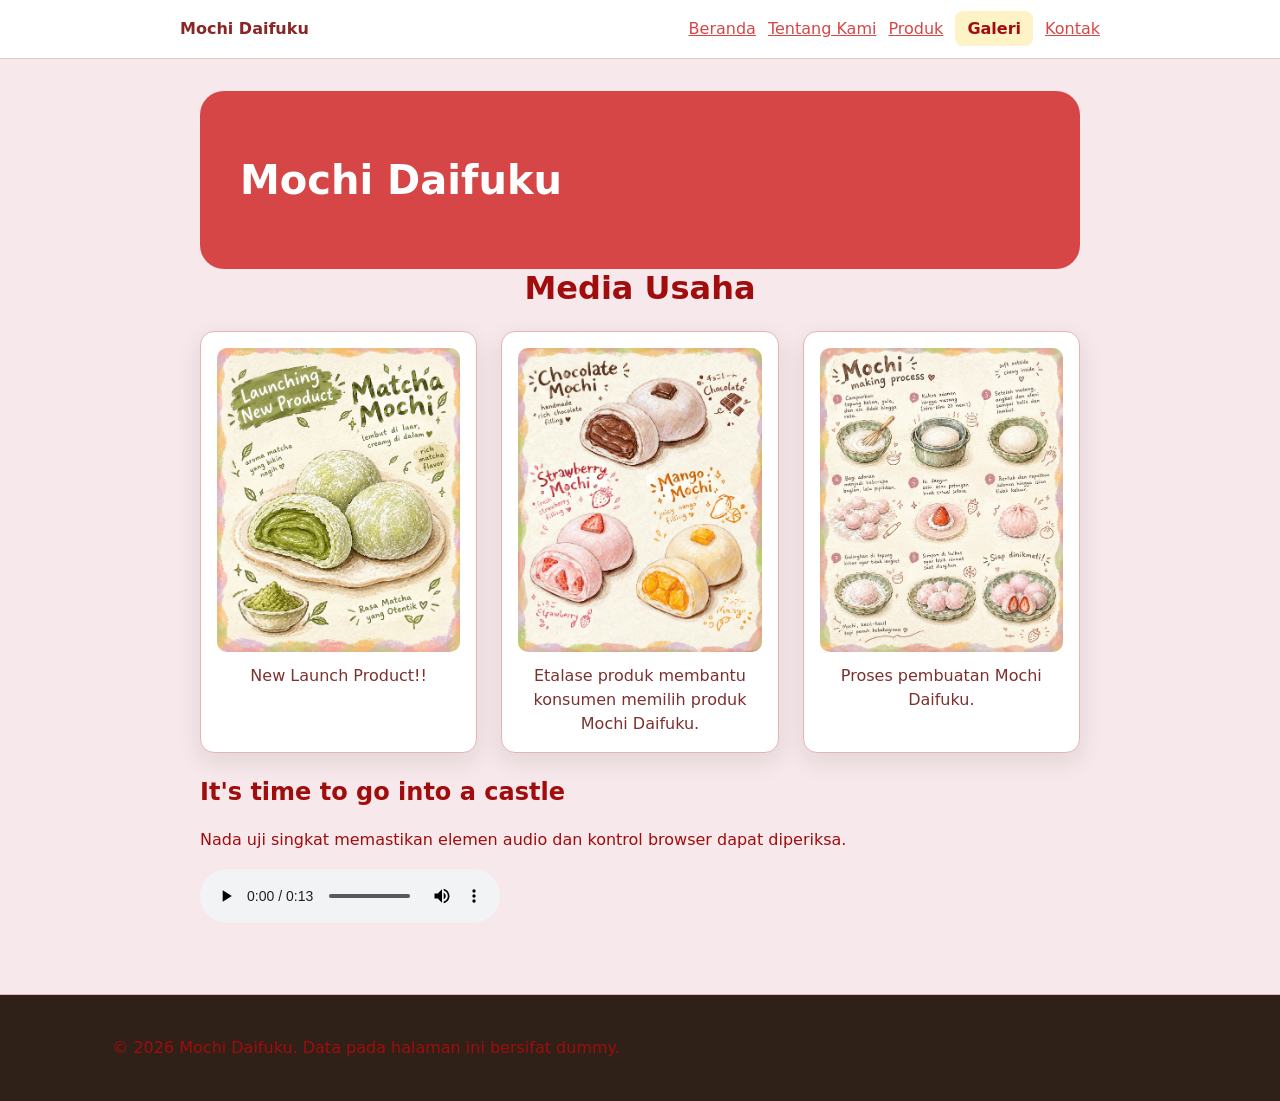
==== commit 09c6cf11: "feat: terapkan responsive mobile-first" ====
--- a/galeri.html
+++ b/galeri.html
@@ -37,21 +37,21 @@
 
       <div class="gallery-grid">
         <figure class="media-card">
-          <img src="asset/images/mochimatcha.jpeg" alt="New launch Product" />
+          <img src="asset/images/mochimatcha.jpeg" width="640" height="360" loading="lazy" alt="New launch Product" />
           <figcaption>
             New Launch Product!!
           </figcaption>
         </figure>
 
         <figure class="media-card">
-          <img src="asset/images/etalase.jpeg" alt="Etalase Mochi Daifuku yang berisi macam-macam produk" />
+          <img src="asset/images/etalase.jpeg" width="640" height="360" loading="lazy" alt="Etalase Mochi Daifuku yang berisi macam-macam produk" />
           <figcaption>
             Etalase produk membantu konsumen memilih produk Mochi Daifuku.
           </figcaption>
         </figure>
 
         <figure class="media-card">
-          <img src="asset/images/mochiproses.jpeg" alt="Tahapan pembuatan Mochi Daifuku" />
+          <img src="asset/images/mochiproses.jpeg" width="640" height="360" loading="lazy" alt="Tahapan pembuatan Mochi Daifuku" />
           <figcaption>
             Proses pembuatan Mochi Daifuku.
           </figcaption>
--- a/css/style.css
+++ b/css/style.css
@@ -86,7 +86,7 @@
 }
 
 /* =========================
-   HEADER & NAVIGATION
+   HEADER & NAVIGATION (MOBILE-FIRST BASELINE)
    ========================= */
 .site-header {
   padding: 16px 20px;
@@ -95,6 +95,10 @@
 }
 
 .nav {
+  display: flex;
+  flex-direction: column;
+  gap: var(--space-3);
+  align-items: flex-start;
   width: min(100% - 2rem, 920px);
   max-width: 920px;
   margin: 0 auto;
@@ -102,21 +106,24 @@
 
 .brand {
   display: inline-block;
-  margin-bottom: 8px;
+  margin-bottom: 0;
   color: rgb(137, 38, 38);
   font-weight: 800;
   text-decoration: none;
 }
 
 .nav ul {
+  display: flex;
+  flex-direction: column;
+  gap: var(--space-2);
+  flex-wrap: wrap;
   padding: 0;
   margin: 0;
   list-style: none;
 }
 
 .nav li {
-  display: inline-block;
-  margin: 0 12px 8px 0;
+  margin: 0;
 }
 
 .nav a[aria-current="page"] {
@@ -126,12 +133,6 @@
   text-decoration: none;
   background: #fef3c7;
   border-radius: var(--radius-sm);
-}
-
-a:focus-visible,
-button:focus-visible {
-  outline: 3px solid var(--color-focus);
-  outline-offset: 3px;
 }
 
 /* =========================
@@ -156,9 +157,7 @@
   padding: 32px 20px;
 }
 
-h1,
-h2,
-h3 {
+h1, h2, h3 {
   line-height: 1.2;
   text-wrap: balance;
 }
@@ -171,8 +170,7 @@
   color: var(--color-primary-strong);
 }
 
-p,
-li {
+p, li {
   max-width: 68ch;
 }
 
@@ -198,10 +196,14 @@
 }
 
 /* =========================
-   HERO
+   HERO (MOBILE-FIRST BASELINE)
    ========================= */
 .hero {
-  padding: 36px;
+  display: grid;
+  grid-template-columns: 1fr;
+  gap: var(--space-4);
+  align-items: center;
+  padding: var(--space-5) 2.5rem;
   color: var(--color-surface);
   background: var(--color-primary);
   border-radius: 24px;
@@ -219,6 +221,11 @@
 .hero button:hover {
   color: var(--color-text);
   background: #fde68a;
+}
+
+.hero-image {
+  width: 100%;
+  border-radius: var(--radius-md);
 }
 
 .mochi {
@@ -275,7 +282,6 @@
 table {
   width: 100%;
   border-collapse: collapse;
-  border-radius: 0;
 }
 
 caption {
@@ -284,8 +290,7 @@
   text-align: left;
 }
 
-th,
-td {
+th, td {
   padding: 10px;
   text-align: left;
   border: 1px solid #dccbbc;
@@ -296,12 +301,29 @@
 }
 
 /* =========================
-   PROFIL
+   TABLE OVERFLOW
+   ========================= */
+.table-scroll {
+  max-width: 100%;
+  overflow-x: auto;
+}
+
+.table-scroll:focus-visible {
+  outline: 3px solid var(--color-focus);
+  outline-offset: 3px;
+}
+
+.table-scroll table {
+  min-width: 40rem;
+}
+
+/* =========================
+   PROFIL & ABOUT
    ========================= */
 .profil {
   display: flex;
-  align-items: center;
-  gap: 30px;
+  flex-direction: column;
+  gap: 20px;
   margin-top: 24px;
   padding: 20px;
   color: white;
@@ -309,131 +331,24 @@
   border-radius: 24px;
 }
 
-.profil p {
-  color: rgb(114, 24, 24);
-}
-
-.profil h2 {
-  color: white;
-}
+.profil p { color: rgb(114, 24, 24); }
+.profil h2 { color: white; }
 
 .images {
   display: block;
-  width: 45%;
+  width: 100%;
   max-width: 500px;
   height: auto;
-  margin-top: 0;
   border-radius: 20px;
 }
 
-.profil-text {
-  flex: 1;
-}
-
-.products {
-  padding-left: 1.2rem;
-  color: #a10c0c;
-}
-
-
-
-/* =========================
-   PRODUK
-   ========================= */
-.product-list {
+.profil-text { flex: 1; }
+
+.about-grid {
   display: grid;
-  grid-template-columns: repeat(4, 1fr);
-  gap: 15px;
-  width: 100%;
-  max-width: 900px;
-  margin: 15px 0 20px;
-}
-
-.product-list .media-card {
-  width: 100%;
-  height: auto;
-  margin: 0;
-  padding: 10px;
-  background: rgb(192, 129, 129);
-  border-radius: 20px;
-  box-shadow: 0 4px 12px rgba(0, 0, 0, 0.1);
-  box-sizing: border-box;
-  transition: transform 0.2s ease;
-}
-
-.product-list .media-card:hover {
-  transform: translateY(-5px);
-}
-
-.product-list .media-card img {
-  display: block;
-  width: 100%;
-  height: auto;
-  object-fit: cover;
-  border-radius: 15px;
-}
-
-.product-list .media-card figcaption {
-  margin-top: 10px;
-  font-size: 15px;
-  line-height: 1.5;
-  color: #630101;
-  font-family: "Segoe UI", Tahoma, Geneva, Verdana, sans-serif;
-}
-
-/* =========================
-   PRODUCT CARD
-   ========================= */
-.product-card {
-  padding: var(--space-4);
-  background: #fff7f7;
-  border: 2px solid #e5b5b5;
-  border-radius: var(--radius-md);
-  transition: transform 0.2s ease;
-}
-
-.product-card:hover {
-  transform: translateY(-5px);
-}
-
-.product-card .price {
-  line-height: 1.5;
-}
-
-/* =========================
-   KONTAK
-   ========================= */
-#kontak {
-  padding: var(--space-4);
-  background: #fff7f7;
-  border: 2px solid #e5b5b5;
-  border-radius: var(--radius-md);
-  transition: transform 0.2s ease;
-}
-
-#kontak:hover {
-  transform: translateY(-5px);
-}
-
-#kontak p {
-  line-height: 1.5;
-}
-
-#kontak a {
-  color: #a10c0c;
-  font-weight: 700;
-}
-
-/* =========================
-   SECTION CONTENT
-   ========================= */
-#cerita-title + p,
-#tentang-title + p,
-#nilai-title + ul {
-  padding: 22px;
-  background: #fff7f7;
-  border: 2px solid #e5b5b5;
-  border-radius: 15px;
+  grid-template-columns: 1fr;
+  gap: var(--space-4);
+  align-items: start;
 }
 
 .cerita {
@@ -449,22 +364,159 @@
   text-align: center;
 }
 
-#kategori-title {
-  margin-top: 25px;
-  margin-bottom: 15px;
-}
-
-#kategori-title + ul {
-  max-width: 600px;
-  margin-bottom: 30px;
-  padding: 20px 25px 20px 45px;
+#cerita-title + p,
+#tentang-title + p,
+#nilai-title + ul {
+  padding: 22px;
   background: #fff7f7;
   border: 2px solid #e5b5b5;
+  border-radius: 15px;
+}
+
+/* =========================
+   PRODUCT & GALLERY GRIDS (MOBILE-FIRST BASELINE: 1 KOLOM)
+   ========================= */
+.product-grid,
+.product-list,
+.gallery-grid {
+  display: grid;
+  grid-template-columns: 1fr;
+  gap: var(--space-4);
+  align-items: start;
+  margin-bottom: 25px;
+  width: 100%;
+}
+
+.product-card {
+  display: flex;
+  flex-direction: column;
+  position: relative;
+  height: 100%;
+  padding: var(--space-4);
+  background: #fff7f7;
+  border: 2px solid #e5b5b5;
+  border-radius: var(--radius-md);
+  transition: transform 0.2s ease;
+}
+
+.product-card:hover {
+  transform: translateY(-5px);
+}
+
+.product-card img {
+  border-radius: 10px;
+  margin-top: 15px;
+}
+
+.product-badge {
+  position: absolute;
+  top: var(--space-2);
+  right: var(--space-2);
+  padding: 0.25rem var(--space-2);
+  color: var(--color-primary-strong);
+  font-size: 0.875rem;
+  font-weight: 800;
+  background: #fef3c7;
+  border-radius: 999px;
+}
+
+.card-actions {
+  display: flex;
+  gap: var(--space-2);
+  align-items: center;
+  flex-wrap: wrap;
+  margin-top: auto;
+}
+
+.gallery-section h2 {
+  width: 100%;
+  margin: 0 0 var(--space-4);
+  padding: 0;
+  color: var(--color-primary-strong);
+  font-size: 2rem;
+  text-align: center;
+}
+
+.gallery-grid .media-card {
+  display: flex;
+  flex-direction: column;
+  align-items: center;
+  gap: var(--space-2);
+  height: 100%;
+  margin: 0;
+  padding: var(--space-3);
+}
+
+.gallery-grid .media-card img {
+  display: block;
+  width: 100%;
+  height: auto;
+  border-radius: 10px;
+}
+
+.gallery-grid .media-card figcaption {
+  width: 100%;
+  text-align: center;
+  line-height: 1.5;
+}
+
+/* =========================
+   KONTAK & FORM
+   ========================= */
+#kontak {
+  padding: var(--space-4);
+  background: #fff7f7;
+  border: 2px solid #e5b5b5;
+  border-radius: var(--radius-md);
+}
+
+#kontak a {
+  color: #a10c0c;
+  font-weight: 700;
+}
+
+#form-kontak {
+  padding: 30px;
+  background: #ffffff;
   border-radius: 18px;
-}
-
-#kategori-title + ul:hover {
-  transform: translateY(-5px);
+  box-shadow: 0 8px 25px rgba(120, 30, 30, 0.12);
+}
+
+.field {
+  margin-bottom: 22px;
+}
+
+.field label {
+  display: block;
+  margin-bottom: 8px;
+  font-weight: 600;
+}
+
+.field input,
+.field select,
+.field textarea {
+  width: 100%;
+  padding: 12px 14px;
+  font: inherit;
+  font-size: 1rem;
+  background: #fffafa;
+  border: 1px solid #d9b8b8;
+  border-radius: 10px;
+}
+
+fieldset {
+  margin: 0 0 22px;
+  padding: 18px 20px;
+  background: #fffafa;
+  border: 1px solid #e0c5c5;
+  border-radius: 14px;
+}
+
+.form-actions {
+  display: flex;
+  gap: var(--space-2);
+  align-items: center;
+  flex-wrap: wrap;
 }
 
 /* =========================
@@ -478,7 +530,6 @@
   background-color: white;
   border: 2px solid #a10c0c;
   border-radius: 12px;
-  box-sizing: border-box;
 }
 
 .owner img {
@@ -490,330 +541,56 @@
   border-radius: 10px;
 }
 
-.owner figcaption {
-  margin-top: 8px;
-  font-size: 14px;
-}
-
-/* =========================
-   FORM KONTAK
-   ========================= */
-.page > h1 {
-  margin: 0;
-  padding: 28px 30px 5px;
-  color: #a10c0c;
-  font-size: 2.7rem;
-  font-weight: 800;
-  background: #fff5f5;
-  border-radius: 20px 20px 0 0;
-}
-
-.page > p {
- max-width: none;
-  margin: 0 0 30px;
-  padding: 5px 30px 28px;
-  color: #7d3030;
-  font-size: 1.1rem;
-  line-height: 1.6;
-  background: #fff5f5;
-  border-radius: 0 0 20px 20px;
-}
-
-#form-kontak {
-  padding: 30px;
-  background: #ffffff;
-  border-radius: 18px;
-  box-shadow: 0 8px 25px rgba(120, 30, 30, 0.12);
-}
-
-.field {
-  margin-bottom: 22px;
-}
-
-.field label {
-  display: block;
-  margin-bottom: 8px;
-  font-weight: 600;
-}
-
-.field input,
-.field select,
-.field textarea {
-  width: 100%;
-  box-sizing: border-box;
-  padding: 12px 14px;
-  color: inherit;
-  font: inherit;
-  font-size: 1rem;
-  background: #fffafa;
-  border: 1px solid #d9b8b8;
-  border-radius: 10px;
-  transition: 0.2s ease;
-}
-
-.field input:focus,
-.field select:focus,
-.field textarea:focus {
-  outline: none;
-  border-color: #c21f3a;
-  box-shadow: 0 0 0 3px rgba(194, 31, 58, 0.12);
-  background: #ffffff;
-}
-
-.field textarea {
-  resize: vertical;
-  min-height: 130px;
-}
-
-/* =========================
-   FIELDSET
-   ========================= */
-fieldset {
-  margin: 0 0 22px;
-  padding: 18px 20px;
-  background: #fffafa;
-  border: 1px solid #e0c5c5;
-  border-radius: 14px;
-}
-
-#form-kontak legend {
-  padding: 0 10px;
-  color: #a10c0c;
-  font-weight: 700;
-}
-
-#form-kontak fieldset label {
-  display: inline-flex;
-  align-items: center;
-  gap: 7px;
-  margin: 8px 20px 8px 0;
-  cursor: pointer;
-}
-
-input[type="radio"],
-input[type="checkbox"] {
-  width: auto;
-}
-
-#form-kontak input[type="radio"] {
-  accent-color: #c21f3a;
-}
-
-/* =========================
-   FORM BUTTON
-   ========================= */
-#form-kontak button[type="submit"] {
-  padding: 13px 24px;
-  color: white;
-  font-size: 1rem;
-  font-weight: 700;
-  cursor: pointer;
-  background: #c21f3a;
-  border: none;
-  border-radius: 12px;
-  transition: 0.2s ease;
-}
-
-#form-kontak button[type="submit"]:hover {
-  background: #a10c0c;
-  transform: translateY(-2px);
-  box-shadow: 0 6px 15px rgba(161, 12, 12, 0.2);
-}
-
-#form-kontak button[type="submit"]:focus-visible {
-  outline: 3px solid rgba(194, 31, 58, 0.3);
-  outline-offset: 3px;
-}
-
-/* =========================
-   PREVIEW DATA
-   ========================= */
-#preview-form {
-  padding: 15px;
-  white-space: pre-wrap;
-  background: #fff5f5;
-  border: 1px solid #dccbbc;
-  border-radius: 10px;
-}
-
-.page > section[aria-labelledby="preview-title"] {
-  margin-top: 25px;
-  padding: 25px;
-  background: #ffffff;
-  border-radius: 18px;
-  box-shadow: 0 8px 25px rgba(120, 30, 30, 0.10);
-}
-
-.page > section h2 {
-  margin-top: 0;
-  color: #a10c0c;
-}
-
-.nav {
-  display: flex;
-  gap: var(--space-3);
-  align-items: center;
-  justify-content: space-between;
-}
-.brand { margin-bottom: 0; }
-.nav ul { display: flex; gap: var(--space-2); flex-wrap: wrap; }
-.nav li { margin: 0; }
-
-.product-card {
-  display: flex;
-  flex-direction: column;
-  position: relative;
-  height: 100%;
-}
- 
-.product-badge {
-  position: absolute;
-  top: var(--space-2);
-  right: var(--space-2);
-  padding: 0.25rem var(--space-2);
-  color: var(--color-primary-strong);
-  font-size: 0.875rem;
-  font-weight: 800;
-  background: #fef3c7;
-  border-radius: 999px;
-}
-.card-actions {
-  display: flex;
-  gap: var(--space-2);
-  align-items: center;
-  flex-wrap: wrap;
-  margin-top: auto;
-}
-.product-card img{
-  border-radius: 10px;
-  margin-top: 15px;
- 
-}
-
-
-.hero {
-  display: grid;
-  grid-template-columns: 1.2fr 0.8fr;
-  gap: var(--space-4);
-  align-items: center;
-}
-.hero-image { width: 100%; border-radius: var(--radius-md); }
-
-.about-grid {
-    display: grid;
+/* =========================
+   MEDIA QUERIES / BREAKPOINTS
+   ========================= */
+
+/* Tablet Sempit (>= 42rem / ~672px): Navigasi Horizontal & Galeri 2 Kolom */
+@media (min-width: 42rem) {
+  .nav ul {
+    flex-direction: row;
+  }
+  
+  .gallery-grid {
+    grid-template-columns: repeat(2, minmax(0, 1fr));
+  }
+
+  .profil {
+    flex-direction: row;
+  }
+
+  .images {
+    width: 45%;
+  }
+}
+
+/* Tablet / Laptop (>= 48rem / ~768px): Hero 2 Kolom, About 3 Kolom, Galeri 3 Kolom */
+@media (min-width: 48rem) {
+  .hero {
+    grid-template-columns: 1.2fr 0.8fr;
+  }
+
+  .gallery-grid,
+  .product-grid,
+  .product-list {
     grid-template-columns: repeat(3, minmax(0, 1fr));
-    gap: var(--space-4);
-    align-items: start;
-}
-
-.audio-section h2 {
-    width: auto;
-    margin: 0 0 var(--space-2);
-
-    color: var(--color-primary-strong);
-    font-family: "Baloo 2", cursive;
-}
-
-
-/* DESKRIPSI AUDIO */
-
-.audio-section p {
-    margin: 0 0 var(--space-3);
-    color: var(--color-muted);
-}
-
-
-/* PEMUTAR AUDIO */
-
-.audio-player {
-    display: block;
-    width: 100%;
-}
-
-.hero {
-    display: flex;
+  }
+
+  .about-grid {
+    grid-template-columns: repeat(3, minmax(0, 1fr));
+  }
+}
+
+/* Desktop Wide (>= 60rem / ~960px): Header Sejajar & Produk 4 Kolom */
+@media (min-width: 60rem) {
+  .nav {
+    flex-direction: row;
     align-items: center;
-
-    min-height: 150px;
-    margin-bottom: var(--space-5);
-    padding: var(--space-5) 2.5rem;
-
-    color: var(--color-surface);
-    background: var(--color-primary);
-    border-radius: 24px;
-}
-/* =========================
-   GALLERY
-   ========================= */
-
-.gallery-section {
-  width: 100%;
-  margin: 0;
-}
-
-.gallery-section h2 {
-  width: 100%;
-  margin: 0 0 var(--space-4);
-  padding: 0;
-  color: var(--color-primary-strong);
-  font-size: 2rem;
-  text-align: center;
-}
-
-.gallery-grid {
-  display: grid;
-  grid-template-columns: repeat(3, minmax(0, 1fr));
-  gap: var(--space-4);
-}
-
-.gallery-grid .media-card {
-  display: flex;
-  flex-direction: column;
-  align-items: center;
-  gap: var(--space-2);
-  height: 100%;
-  margin: 0;
-  padding: var(--space-3);
-}
-
-.gallery-grid .media-card img {
-  display: block;
-  width: 100%;
-  height: auto;
-  margin: 0;
-  border-radius: 10px;
-}
-
-.gallery-grid .media-card figcaption {
-  width: 100%;
-  margin: 0;
-  text-align: center;
-  line-height: 1.5;
-}
-.product-grid {
-  display: grid;
-  grid-template-columns: repeat(4, minmax(0, 1fr));
-  gap: var(--space-4);
-  align-items: start;
-  margin-bottom: 25px;
-}
-
-.product-card {
-  display: flex;
-  flex-direction: column;
-  height: 100%;
-}
-
-/* Harga dan informasi produk tetap di atas */
-
-/* Kelompok aksi berada di bagian bawah kartu */
-.card-actions {
-  margin-top: auto;
-}
-.form-actions {
-  display: flex;
-  justify-content: flex-start;
-  align-items: center;
-  gap: var(--space-2);
-  flex-wrap: wrap;
-}
+    justify-content: space-between;
+  }
+
+  .product-grid,
+  .product-list {
+    grid-template-columns: repeat(4, minmax(0, 1fr));
+  }
+}
